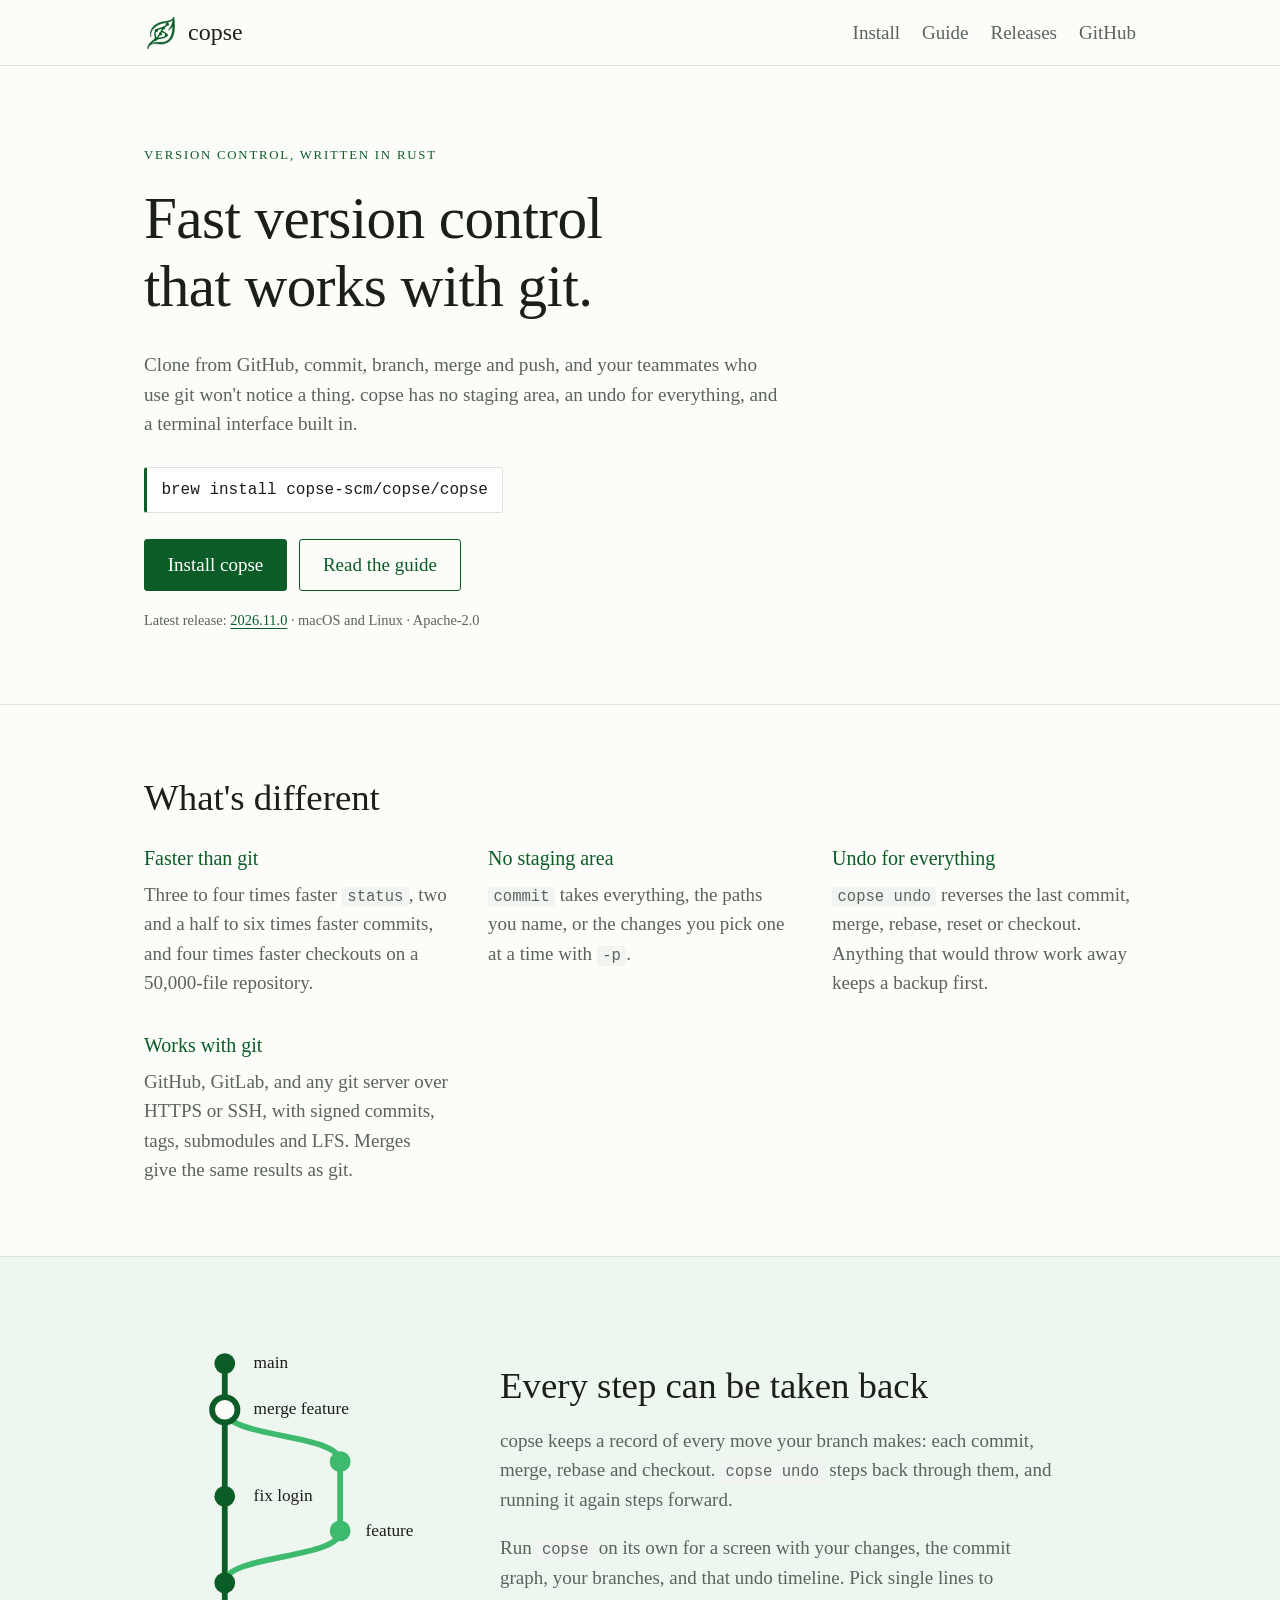
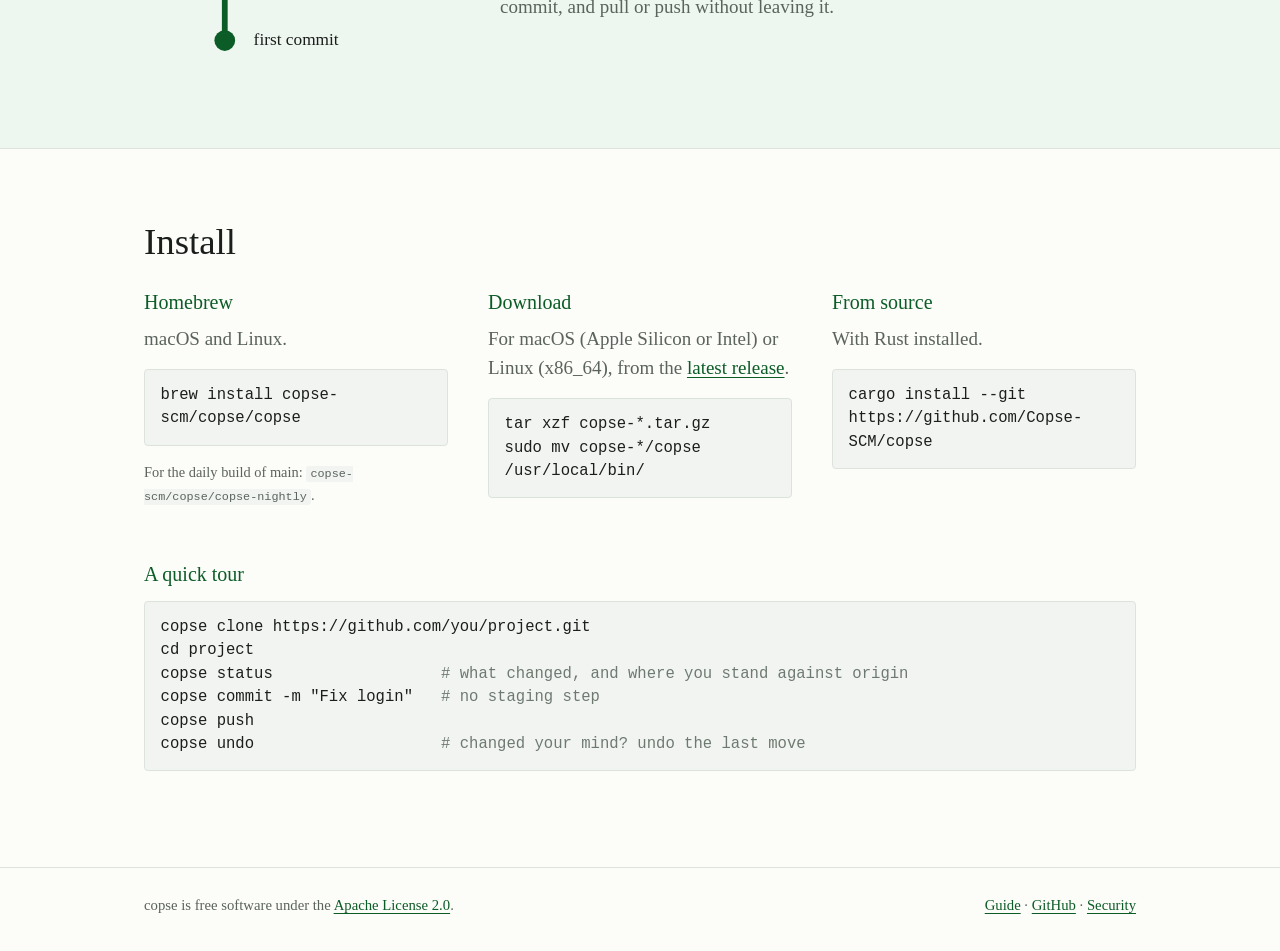
==== index.html @ 27349a6f "Homepage: hero with install, what's different, an illustrated history section, install options, quic" ====
<!doctype html>
<html lang="en">
<head>
  <meta charset="utf-8">
  <meta name="viewport" content="width=device-width, initial-scale=1">
  <title>copse: fast version control that works with git</title>
  <meta name="description" content="copse is a fast version control system that works with GitHub, GitLab and any git server, with undo for everything and a built-in terminal interface.">
  <link rel="icon" href="images/favicon.svg" type="image/svg+xml">
  <link rel="stylesheet" href="style.css">
</head>
<body>

<header class="top">
  <div class="wrap top-row">
    <a class="brand" href="./">
      <img src="images/logo.svg" alt="" width="34" height="34">
      <span>copse</span>
    </a>
    <nav>
      <a href="#install">Install</a>
      <a href="https://github.com/Copse-SCM/copse/blob/main/docs/guide.md">Guide</a>
      <a href="https://github.com/Copse-SCM/copse/releases/latest">Releases</a>
      <a href="https://github.com/Copse-SCM/copse">GitHub</a>
    </nav>
  </div>
</header>

<main>

  <section class="hero">
    <div class="wrap">
      <p class="kicker">Version control, written in Rust</p>
      <h1>Fast version control<br>that works with git.</h1>
      <p class="lede">
        Clone from GitHub, commit, branch, merge and push, and your teammates who use git
        won't notice a thing. copse has no staging area, an undo for everything, and a
        terminal interface built in.
      </p>
      <div class="install-line">
        <code>brew install copse-scm/copse/copse</code>
      </div>
      <p class="actions">
        <a class="button" href="#install">Install copse</a>
        <a class="button quiet" href="https://github.com/Copse-SCM/copse/blob/main/docs/guide.md">Read the guide</a>
      </p>
      <p class="fine">Latest release: <a href="https://github.com/Copse-SCM/copse/releases/latest">2026.11.0</a> · macOS and Linux · Apache-2.0</p>
    </div>
  </section>

  <section class="features">
    <div class="wrap">
      <h2>What's different</h2>
      <div class="grid">
        <article>
          <h3>Faster than git</h3>
          <p>Three to four times faster <code>status</code>, two and a half to six times faster commits, and four times faster checkouts on a 50,000-file repository.</p>
        </article>
        <article>
          <h3>No staging area</h3>
          <p><code>commit</code> takes everything, the paths you name, or the changes you pick one at a time with <code>-p</code>.</p>
        </article>
        <article>
          <h3>Undo for everything</h3>
          <p><code>copse undo</code> reverses the last commit, merge, rebase, reset or checkout. Anything that would throw work away keeps a backup first.</p>
        </article>
        <article>
          <h3>Works with git</h3>
          <p>GitHub, GitLab, and any git server over HTTPS or SSH, with signed commits, tags, submodules and LFS. Merges give the same results as git.</p>
        </article>
      </div>
    </div>
  </section>

  <section class="history">
    <div class="wrap history-row">
      <figure class="graph" aria-label="A commit graph: a main line with a feature branch that is merged back in">
        <svg viewBox="0 0 260 300" role="img">
          <title>A commit graph</title>
          <path class="line main" d="M 70 270 L 70 30" />
          <path class="line branch" d="M 70 220 C 70 195, 170 200, 170 175 L 170 115 C 170 90, 70 95, 70 70" />
          <circle class="dot" cx="70" cy="270" r="9" />
          <circle class="dot" cx="70" cy="220" r="9" />
          <circle class="dot soft" cx="170" cy="175" r="9" />
          <circle class="dot soft" cx="170" cy="115" r="9" />
          <circle class="dot" cx="70" cy="145" r="9" />
          <circle class="dot ring" cx="70" cy="70" r="11" />
          <circle class="dot" cx="70" cy="30" r="9" />
          <text x="95" y="274">first commit</text>
          <text x="95" y="149">fix login</text>
          <text x="192" y="179">feature</text>
          <text x="95" y="74">merge feature</text>
          <text x="95" y="34">main</text>
        </svg>
      </figure>
      <div class="history-text">
        <h2>Every step can be taken back</h2>
        <p>
          copse keeps a record of every move your branch makes: each commit, merge,
          rebase and checkout. <code>copse undo</code> steps back through them, and running
          it again steps forward.
        </p>
        <p>
          Run <code>copse</code> on its own for a screen with your changes, the commit graph,
          your branches, and that undo timeline. Pick single lines to commit, and pull or push
          without leaving it.
        </p>
      </div>
    </div>
  </section>

  <section class="install" id="install">
    <div class="wrap">
      <h2>Install</h2>
      <div class="install-grid">
        <div>
          <h3>Homebrew</h3>
          <p>macOS and Linux.</p>
          <pre><code>brew install copse-scm/copse/copse</code></pre>
          <p class="note">For the daily build of main: <code>copse-scm/copse/copse-nightly</code>.</p>
        </div>
        <div>
          <h3>Download</h3>
          <p>For macOS (Apple Silicon or Intel) or Linux (x86_64), from the <a href="https://github.com/Copse-SCM/copse/releases/latest">latest release</a>.</p>
          <pre><code>tar xzf copse-*.tar.gz
sudo mv copse-*/copse /usr/local/bin/</code></pre>
        </div>
        <div>
          <h3>From source</h3>
          <p>With Rust installed.</p>
          <pre><code>cargo install --git https://github.com/Copse-SCM/copse</code></pre>
        </div>
      </div>
      <h3 class="tour-title">A quick tour</h3>
      <pre class="tour"><code>copse clone https://github.com/you/project.git
cd project
copse status                  <span class="c"># what changed, and where you stand against origin</span>
copse commit -m "Fix login"   <span class="c"># no staging step</span>
copse push
copse undo                    <span class="c"># changed your mind? undo the last move</span></code></pre>
    </div>
  </section>

</main>

<footer>
  <div class="wrap foot-row">
    <p>copse is free software under the <a href="https://github.com/Copse-SCM/copse/blob/main/LICENSE">Apache License 2.0</a>.</p>
    <p><a href="https://github.com/Copse-SCM/copse/blob/main/docs/guide.md">Guide</a> · <a href="https://github.com/Copse-SCM/copse">GitHub</a> · <a href="https://github.com/Copse-SCM/copse/blob/main/SECURITY.md">Security</a></p>
  </div>
</footer>

</body>
</html>
---- style.css ----
/* copse: a light, serif design in the logo's greens. */
:root {
  --green: #0C5C27;
  --green-light: #3DBA6E;
  --green-wash: #EEF6F0;
  --ink: #1B1F1C;
  --muted: #5B635D;
  --rule: #DCE3DD;
  --paper: #FCFCF9;
  --code-bg: #F2F4F1;
  --serif: "Times New Roman", Times, "Liberation Serif", serif;
  --mono: ui-monospace, "SF Mono", Menlo, Consolas, monospace;
}

* { box-sizing: border-box; }

html { -webkit-text-size-adjust: 100%; }

body {
  margin: 0;
  background: var(--paper);
  color: var(--ink);
  font-family: var(--serif);
  font-size: 19px;
  line-height: 1.55;
}

a { color: var(--green); text-underline-offset: 3px; }
a:hover { color: var(--green-light); }

code, pre { font-family: var(--mono); font-size: 0.82em; }
code { background: var(--code-bg); padding: 0.08em 0.35em; border-radius: 3px; }
pre {
  background: var(--code-bg);
  border: 1px solid var(--rule);
  border-radius: 4px;
  padding: 0.9em 1em;
  overflow-x: auto;
  line-height: 1.5;
}
pre code { background: none; padding: 0; font-size: 1em; }

.wrap { max-width: 1040px; margin: 0 auto; padding: 0 24px; }

h1, h2, h3 { font-weight: normal; line-height: 1.15; margin: 0 0 0.5em; }
h1 { font-size: clamp(2.3rem, 5.4vw, 3.7rem); letter-spacing: -0.01em; }
h2 { font-size: clamp(1.7rem, 3.2vw, 2.3rem); }
h3 { font-size: 1.25rem; color: var(--green); }

/* Header */
.top { border-bottom: 1px solid var(--rule); background: var(--paper); }
.top-row { display: flex; align-items: center; justify-content: space-between; gap: 16px; padding-top: 14px; padding-bottom: 14px; flex-wrap: wrap; }
.brand { display: flex; align-items: center; gap: 10px; text-decoration: none; color: var(--ink); font-size: 1.5rem; }
.brand:hover { color: var(--ink); }
nav { display: flex; gap: 22px; flex-wrap: wrap; }
nav a { text-decoration: none; color: var(--muted); }
nav a:hover { color: var(--green); }

/* Hero */
.hero { padding: 80px 0 72px; border-bottom: 1px solid var(--rule); }
.kicker { text-transform: uppercase; letter-spacing: 0.14em; font-size: 0.8rem; color: var(--green); margin: 0 0 18px; }
.lede { max-width: 640px; font-size: 1.2rem; color: var(--muted); margin: 0 0 28px; }
.install-line code {
  display: inline-block;
  font-size: 1rem;
  padding: 0.6em 0.9em;
  border: 1px solid var(--rule);
  border-left: 3px solid var(--green);
  background: #fff;
}
.actions { display: flex; gap: 12px; flex-wrap: wrap; margin: 26px 0 18px; }
.button {
  display: inline-block;
  padding: 0.55em 1.2em;
  border-radius: 3px;
  background: var(--green);
  color: #fff;
  text-decoration: none;
  border: 1px solid var(--green);
}
.button:hover { background: #0a4a20; color: #fff; }
.button.quiet { background: transparent; color: var(--green); }
.button.quiet:hover { background: var(--green-wash); color: var(--green); }
.fine { font-size: 0.9rem; color: var(--muted); margin: 0; }

/* Features */
.features { padding: 72px 0; border-bottom: 1px solid var(--rule); }
.grid { display: grid; grid-template-columns: repeat(auto-fit, minmax(220px, 1fr)); gap: 36px 40px; margin-top: 28px; }
.grid p { margin: 0; color: var(--muted); }

/* The illustrated history section (the only place a graph appears) */
.history { padding: 72px 0; background: var(--green-wash); border-bottom: 1px solid var(--rule); }
.history-row { display: grid; grid-template-columns: minmax(220px, 300px) 1fr; gap: 56px; align-items: center; }
.graph { margin: 0; }
.graph svg { width: 100%; height: auto; display: block; }
.graph .line { fill: none; stroke-width: 5; stroke-linecap: round; }
.graph .main { stroke: var(--green); }
.graph .branch { stroke: var(--green-light); }
.graph .dot { fill: var(--green); }
.graph .dot.soft { fill: var(--green-light); }
.graph .dot.ring { fill: var(--paper); stroke: var(--green); stroke-width: 5; }
.graph text { font-family: var(--serif); font-size: 15px; fill: var(--ink); }
.history-text p { color: var(--muted); max-width: 560px; }

/* Install */
.install { padding: 72px 0 80px; }
.install-grid { display: grid; grid-template-columns: repeat(auto-fit, minmax(260px, 1fr)); gap: 32px 40px; margin-top: 28px; }
.install-grid p { color: var(--muted); margin: 0 0 0.6em; }
.install-grid .note { font-size: 0.9rem; }
.install-grid pre { white-space: pre-wrap; overflow-wrap: anywhere; }
.tour-title { margin-top: 48px; }
.tour .c { color: #6E7A71; }

/* Footer */
footer { border-top: 1px solid var(--rule); color: var(--muted); font-size: 0.92rem; }
.foot-row { display: flex; justify-content: space-between; gap: 16px; flex-wrap: wrap; padding-top: 26px; padding-bottom: 34px; }
.foot-row p { margin: 0; }

@media (max-width: 720px) {
  body { font-size: 18px; }
  .hero { padding: 56px 0 52px; }
  .history-row { grid-template-columns: 1fr; gap: 28px; }
  .graph { max-width: 240px; }
  .install-line code { font-size: 0.85rem; }
}
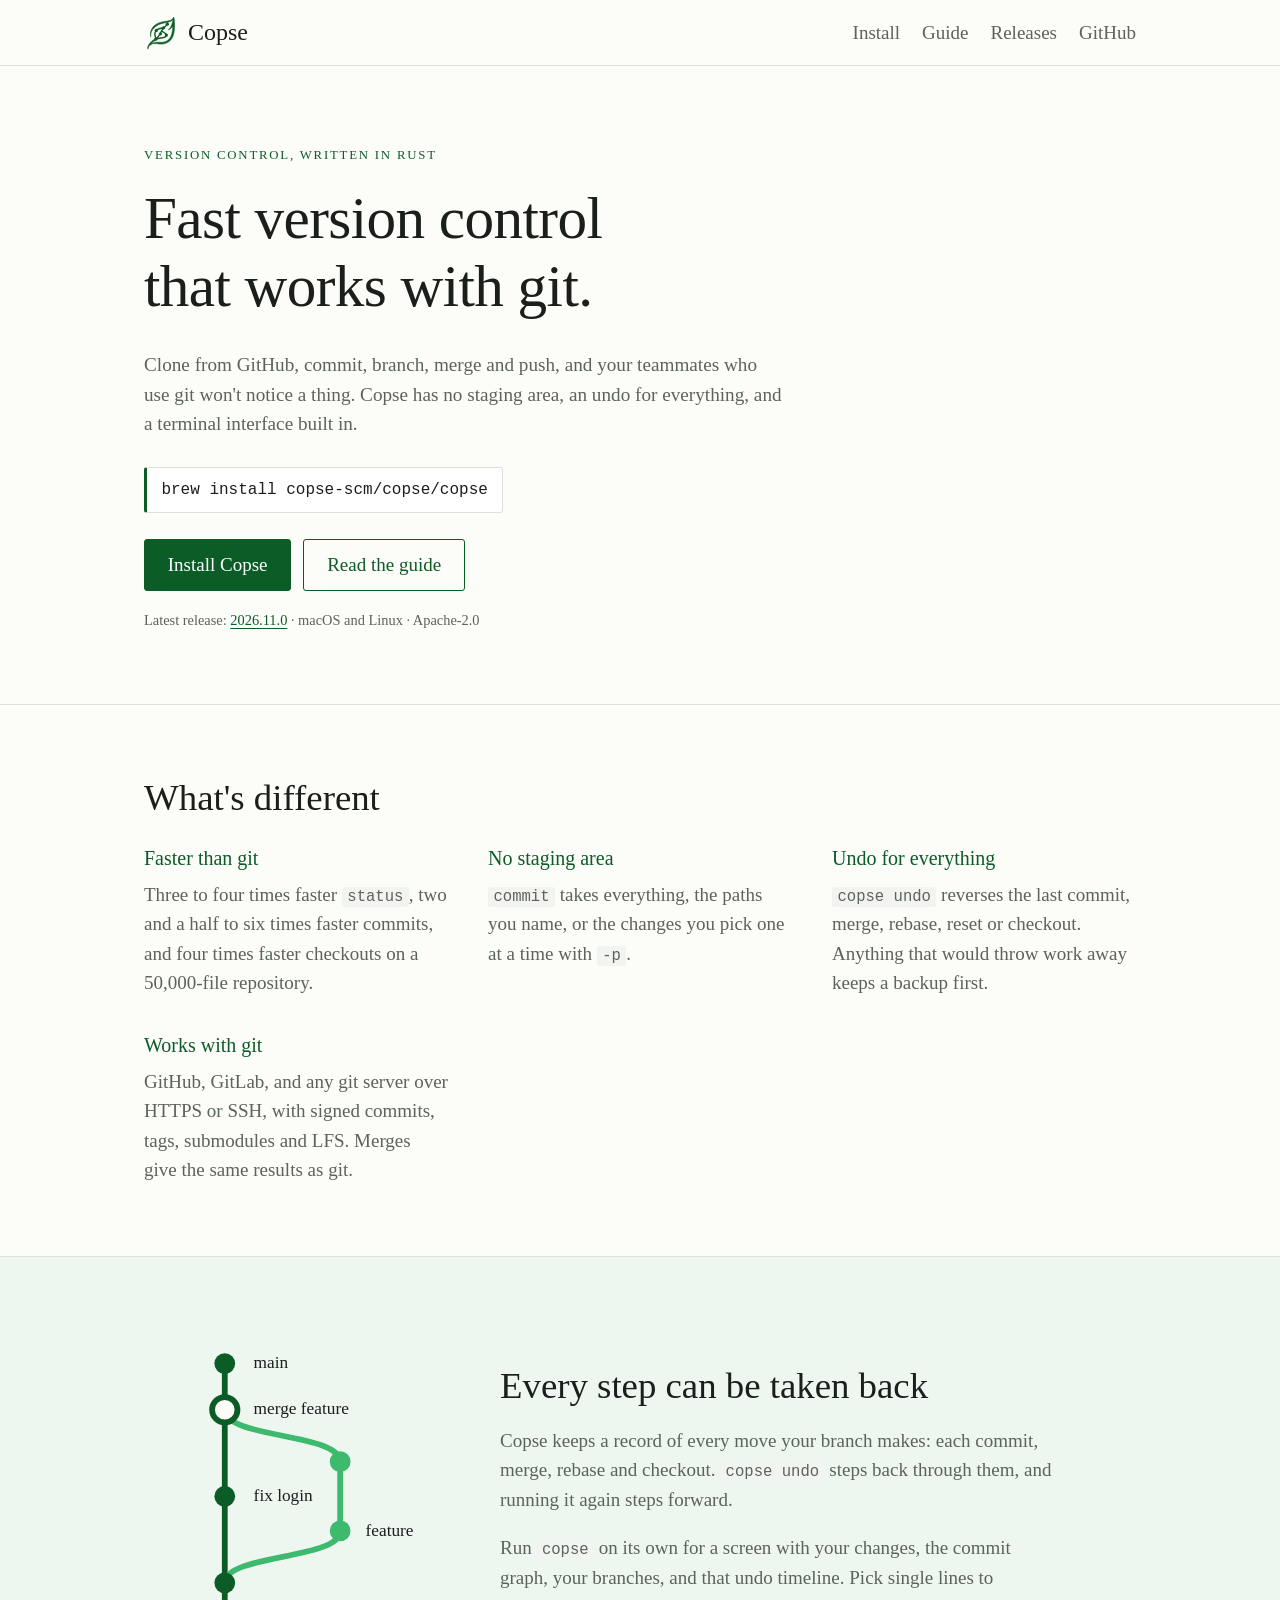
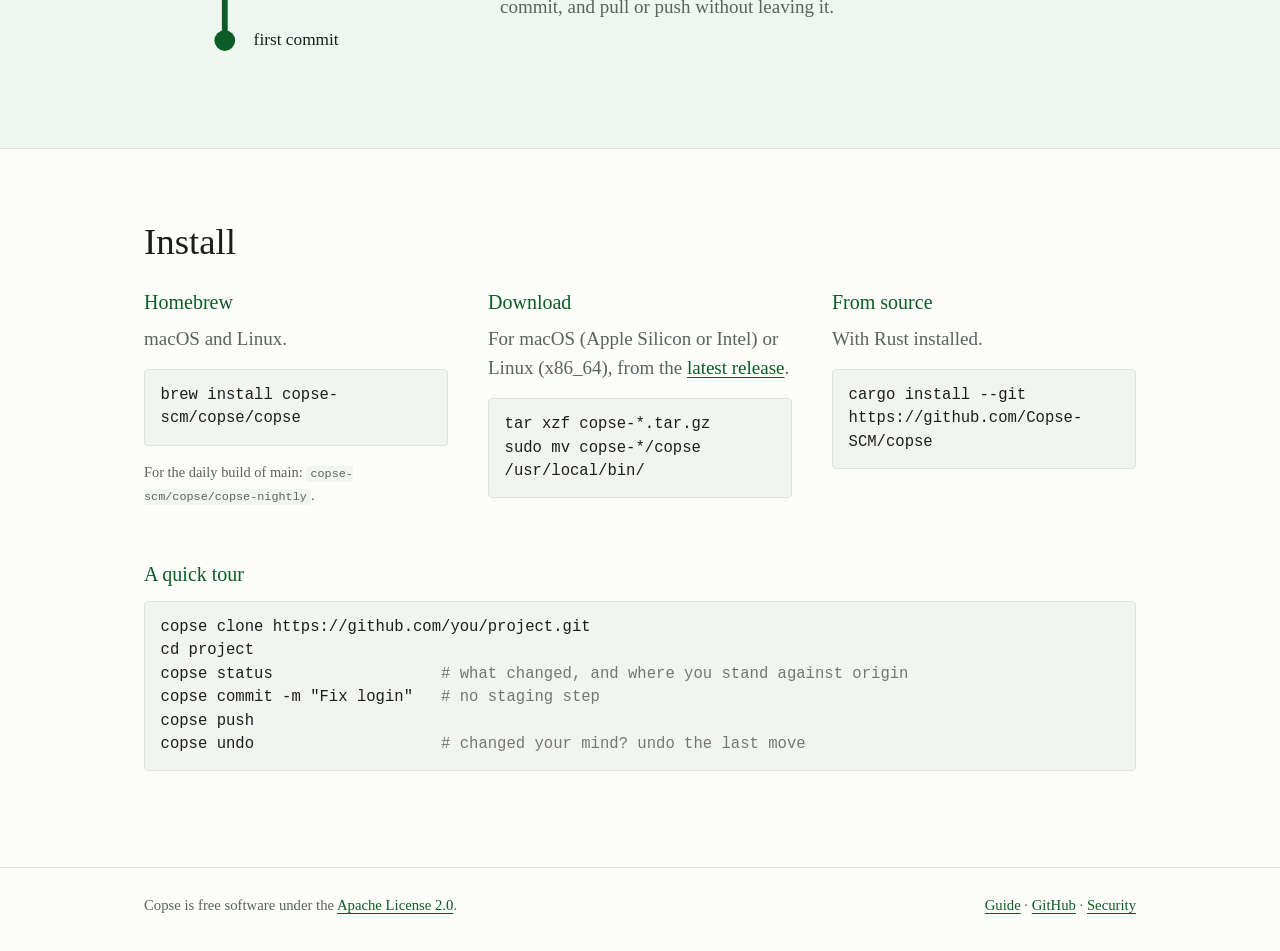
==== commit f348d5ad: "Copse is the name; copse stays for the command" ====
--- a/index.html
+++ b/index.html
@@ -3,8 +3,8 @@
 <head>
   <meta charset="utf-8">
   <meta name="viewport" content="width=device-width, initial-scale=1">
-  <title>copse: fast version control that works with git</title>
-  <meta name="description" content="copse is a fast version control system that works with GitHub, GitLab and any git server, with undo for everything and a built-in terminal interface.">
+  <title>Copse: fast version control that works with git</title>
+  <meta name="description" content="Copse is a fast version control system that works with GitHub, GitLab and any git server, with undo for everything and a built-in terminal interface.">
   <link rel="icon" href="images/favicon.svg" type="image/svg+xml">
   <link rel="stylesheet" href="style.css">
 </head>
@@ -14,7 +14,7 @@
   <div class="wrap top-row">
     <a class="brand" href="./">
       <img src="images/logo.svg" alt="" width="34" height="34">
-      <span>copse</span>
+      <span>Copse</span>
     </a>
     <nav>
       <a href="#install">Install</a>
@@ -33,14 +33,14 @@
       <h1>Fast version control<br>that works with git.</h1>
       <p class="lede">
         Clone from GitHub, commit, branch, merge and push, and your teammates who use git
-        won't notice a thing. copse has no staging area, an undo for everything, and a
+        won't notice a thing. Copse has no staging area, an undo for everything, and a
         terminal interface built in.
       </p>
       <div class="install-line">
         <code>brew install copse-scm/copse/copse</code>
       </div>
       <p class="actions">
-        <a class="button" href="#install">Install copse</a>
+        <a class="button" href="#install">Install Copse</a>
         <a class="button quiet" href="https://github.com/Copse-SCM/copse/blob/main/docs/guide.md">Read the guide</a>
       </p>
       <p class="fine">Latest release: <a href="https://github.com/Copse-SCM/copse/releases/latest">2026.11.0</a> · macOS and Linux · Apache-2.0</p>
@@ -95,7 +95,7 @@
       <div class="history-text">
         <h2>Every step can be taken back</h2>
         <p>
-          copse keeps a record of every move your branch makes: each commit, merge,
+          Copse keeps a record of every move your branch makes: each commit, merge,
           rebase and checkout. <code>copse undo</code> steps back through them, and running
           it again steps forward.
         </p>
@@ -144,7 +144,7 @@
 
 <footer>
   <div class="wrap foot-row">
-    <p>copse is free software under the <a href="https://github.com/Copse-SCM/copse/blob/main/LICENSE">Apache License 2.0</a>.</p>
+    <p>Copse is free software under the <a href="https://github.com/Copse-SCM/copse/blob/main/LICENSE">Apache License 2.0</a>.</p>
     <p><a href="https://github.com/Copse-SCM/copse/blob/main/docs/guide.md">Guide</a> · <a href="https://github.com/Copse-SCM/copse">GitHub</a> · <a href="https://github.com/Copse-SCM/copse/blob/main/SECURITY.md">Security</a></p>
   </div>
 </footer>
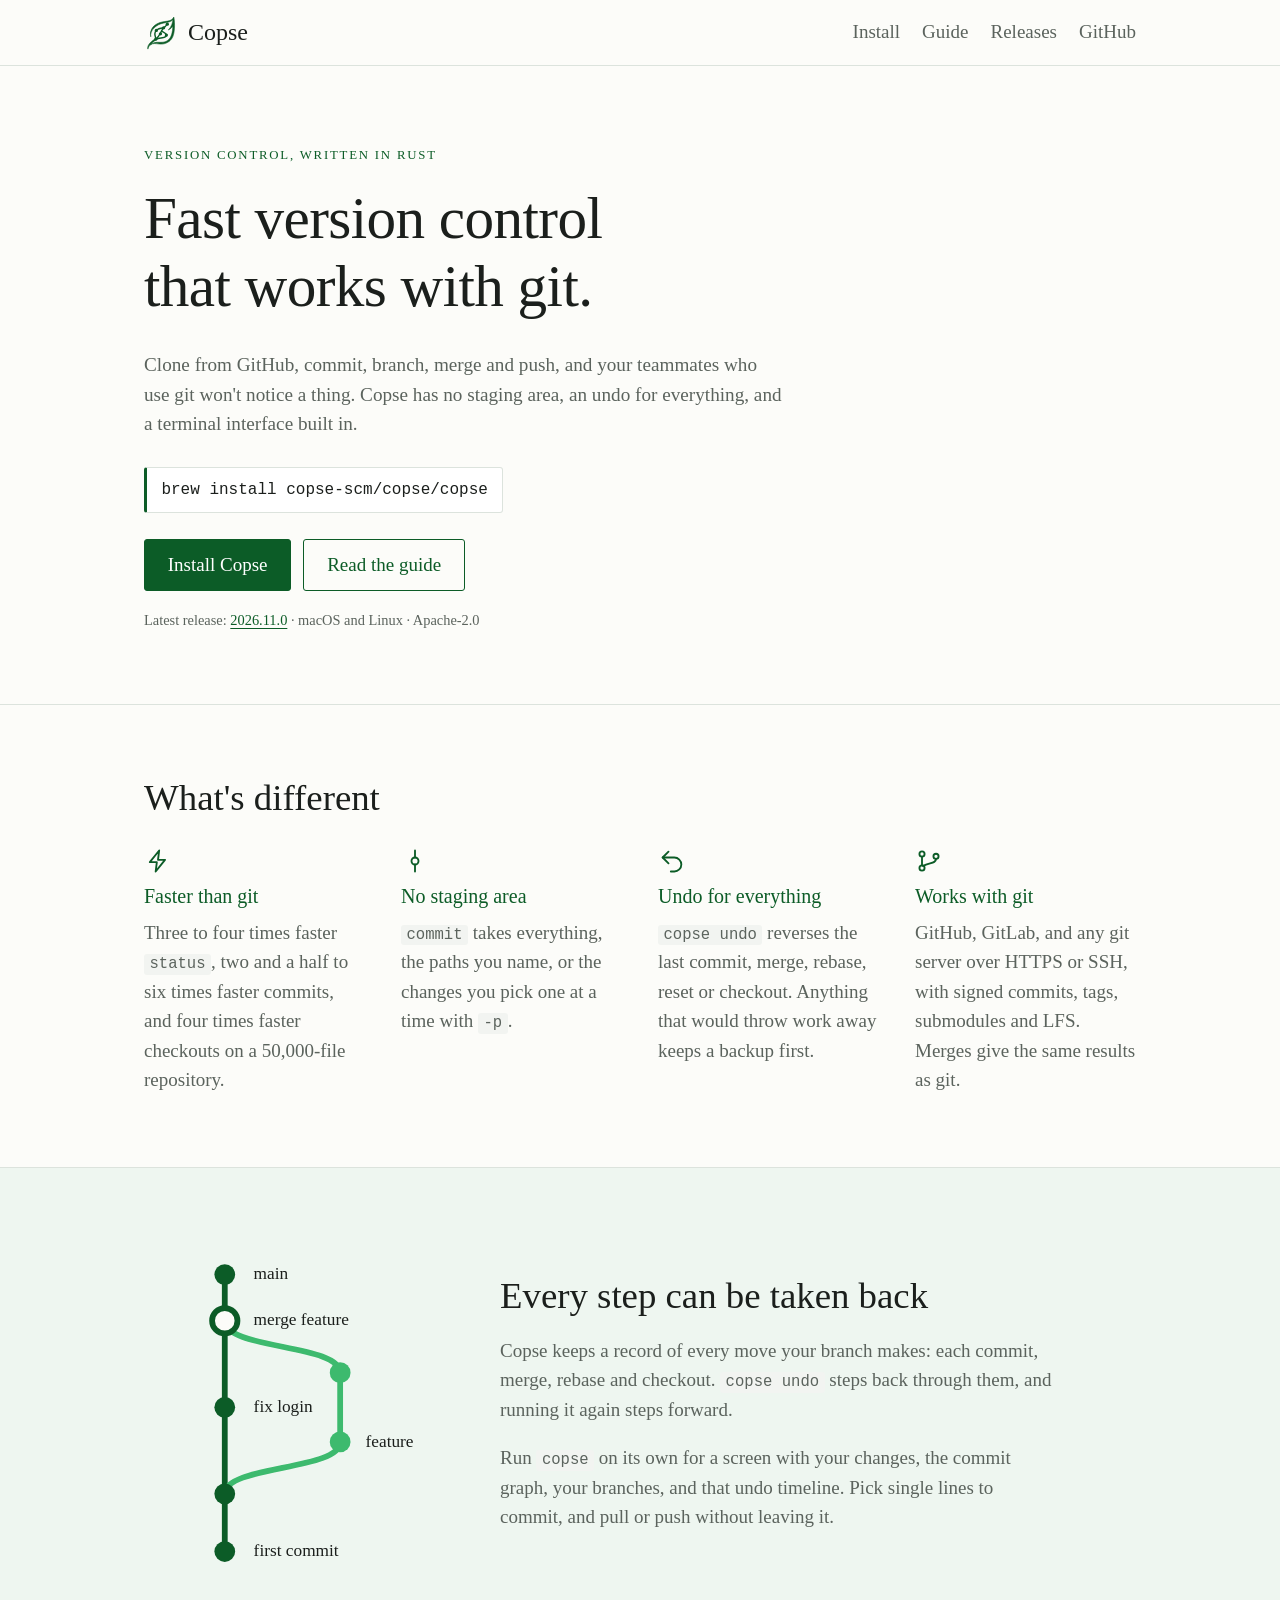
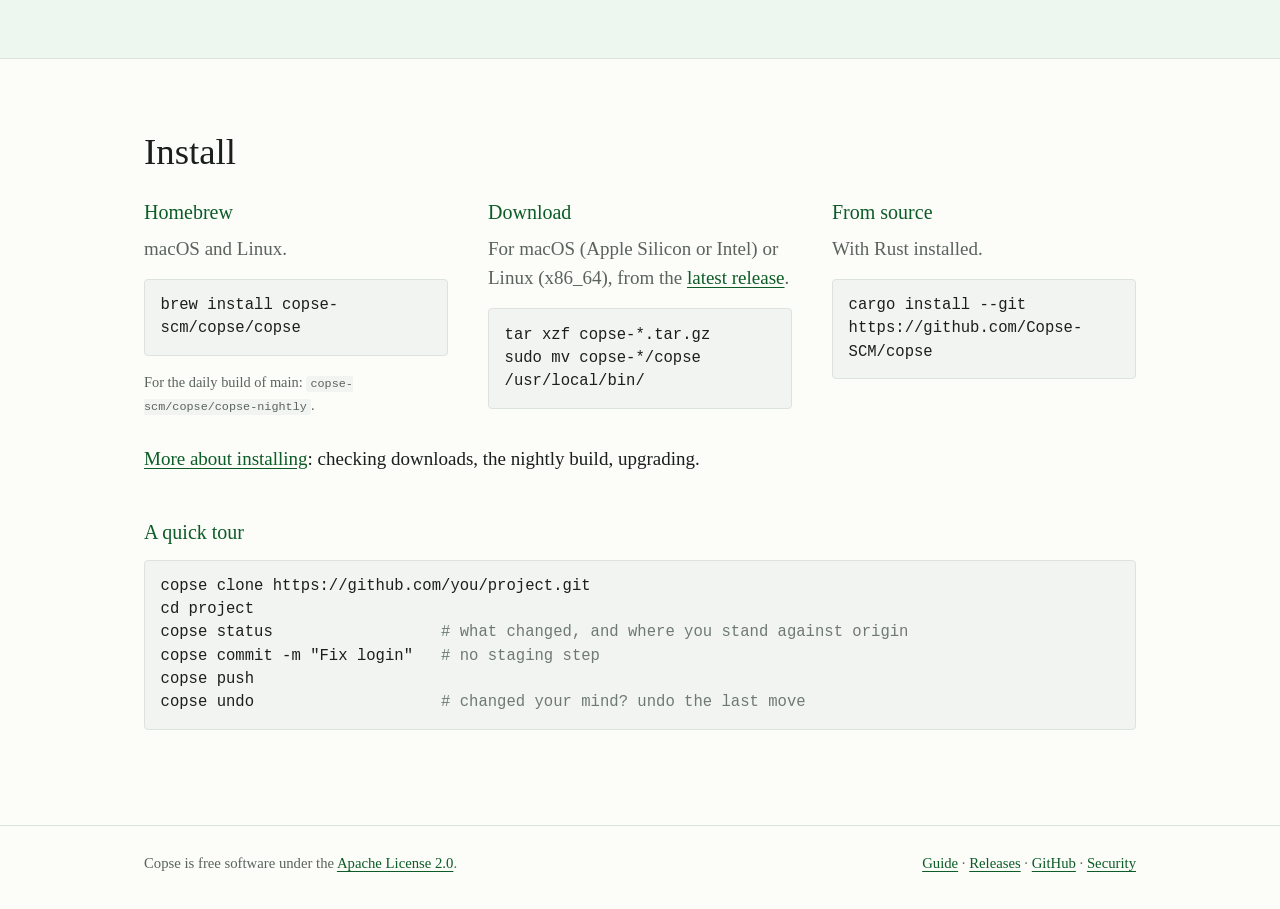
==== commit 491695b0: "Install, Guide and Releases pages; small hover animations and icons; always open at the top; copy bu" ====
--- a/index.html
+++ b/index.html
@@ -17,9 +17,9 @@
       <span>Copse</span>
     </a>
     <nav>
-      <a href="#install">Install</a>
-      <a href="https://github.com/Copse-SCM/copse/blob/main/docs/guide.md">Guide</a>
-      <a href="https://github.com/Copse-SCM/copse/releases/latest">Releases</a>
+      <a href="install.html">Install</a>
+      <a href="guide.html">Guide</a>
+      <a href="releases.html">Releases</a>
       <a href="https://github.com/Copse-SCM/copse">GitHub</a>
     </nav>
   </div>
@@ -40,10 +40,10 @@
         <code>brew install copse-scm/copse/copse</code>
       </div>
       <p class="actions">
-        <a class="button" href="#install">Install Copse</a>
-        <a class="button quiet" href="https://github.com/Copse-SCM/copse/blob/main/docs/guide.md">Read the guide</a>
+        <a class="button" href="install.html">Install Copse</a>
+        <a class="button quiet" href="guide.html">Read the guide</a>
       </p>
-      <p class="fine">Latest release: <a href="https://github.com/Copse-SCM/copse/releases/latest">2026.11.0</a> · macOS and Linux · Apache-2.0</p>
+      <p class="fine">Latest release: <a href="releases.html">2026.11.0</a> · macOS and Linux · Apache-2.0</p>
     </div>
   </section>
 
@@ -52,18 +52,22 @@
       <h2>What's different</h2>
       <div class="grid">
         <article>
+          <svg class="icon" viewBox="0 0 24 24"><path d="M13 3L5 13h6l-1 8 8-10h-6z"/></svg>
           <h3>Faster than git</h3>
           <p>Three to four times faster <code>status</code>, two and a half to six times faster commits, and four times faster checkouts on a 50,000-file repository.</p>
         </article>
         <article>
+          <svg class="icon" viewBox="0 0 24 24"><circle cx="12" cy="12" r="3"/><path d="M12 3v6"/><path d="M12 15v6"/></svg>
           <h3>No staging area</h3>
           <p><code>commit</code> takes everything, the paths you name, or the changes you pick one at a time with <code>-p</code>.</p>
         </article>
         <article>
+          <svg class="icon" viewBox="0 0 24 24"><path d="M9 14L4 9l5-5"/><path d="M4 9h10a6 6 0 0 1 0 12h-3"/></svg>
           <h3>Undo for everything</h3>
           <p><code>copse undo</code> reverses the last commit, merge, rebase, reset or checkout. Anything that would throw work away keeps a backup first.</p>
         </article>
         <article>
+          <svg class="icon" viewBox="0 0 24 24"><circle cx="6" cy="6" r="2.2"/><circle cx="6" cy="18" r="2.2"/><circle cx="18" cy="8" r="2.2"/><path d="M6 8.2v7.6"/><path d="M18 10.2c0 4-6 3-11 6"/></svg>
           <h3>Works with git</h3>
           <p>GitHub, GitLab, and any git server over HTTPS or SSH, with signed commits, tags, submodules and LFS. Merges give the same results as git.</p>
         </article>
@@ -115,23 +119,24 @@
         <div>
           <h3>Homebrew</h3>
           <p>macOS and Linux.</p>
-          <pre><code>brew install copse-scm/copse/copse</code></pre>
+          <pre class="copyable"><code>brew install copse-scm/copse/copse</code></pre>
           <p class="note">For the daily build of main: <code>copse-scm/copse/copse-nightly</code>.</p>
         </div>
         <div>
           <h3>Download</h3>
-          <p>For macOS (Apple Silicon or Intel) or Linux (x86_64), from the <a href="https://github.com/Copse-SCM/copse/releases/latest">latest release</a>.</p>
-          <pre><code>tar xzf copse-*.tar.gz
+          <p>For macOS (Apple Silicon or Intel) or Linux (x86_64), from the <a href="releases.html">latest release</a>.</p>
+          <pre class="copyable"><code>tar xzf copse-*.tar.gz
 sudo mv copse-*/copse /usr/local/bin/</code></pre>
         </div>
         <div>
           <h3>From source</h3>
           <p>With Rust installed.</p>
-          <pre><code>cargo install --git https://github.com/Copse-SCM/copse</code></pre>
+          <pre class="copyable"><code>cargo install --git https://github.com/Copse-SCM/copse</code></pre>
         </div>
       </div>
+      <p class="note"><a href="install.html">More about installing</a>: checking downloads, the nightly build, upgrading.</p>
       <h3 class="tour-title">A quick tour</h3>
-      <pre class="tour"><code>copse clone https://github.com/you/project.git
+      <pre class="tour copyable"><code>copse clone https://github.com/you/project.git
 cd project
 copse status                  <span class="c"># what changed, and where you stand against origin</span>
 copse commit -m "Fix login"   <span class="c"># no staging step</span>
@@ -145,9 +150,9 @@
 <footer>
   <div class="wrap foot-row">
     <p>Copse is free software under the <a href="https://github.com/Copse-SCM/copse/blob/main/LICENSE">Apache License 2.0</a>.</p>
-    <p><a href="https://github.com/Copse-SCM/copse/blob/main/docs/guide.md">Guide</a> · <a href="https://github.com/Copse-SCM/copse">GitHub</a> · <a href="https://github.com/Copse-SCM/copse/blob/main/SECURITY.md">Security</a></p>
+    <p><a href="guide.html">Guide</a> · <a href="releases.html">Releases</a> · <a href="https://github.com/Copse-SCM/copse">GitHub</a> · <a href="https://github.com/Copse-SCM/copse/blob/main/SECURITY.md">Security</a></p>
   </div>
 </footer>
-
+<script src="site.js"></script>
 </body>
 </html>
--- a/style.css
+++ b/style.css
@@ -52,9 +52,9 @@
 .top-row { display: flex; align-items: center; justify-content: space-between; gap: 16px; padding-top: 14px; padding-bottom: 14px; flex-wrap: wrap; }
 .brand { display: flex; align-items: center; gap: 10px; text-decoration: none; color: var(--ink); font-size: 1.5rem; }
 .brand:hover { color: var(--ink); }
-nav { display: flex; gap: 22px; flex-wrap: wrap; }
-nav a { text-decoration: none; color: var(--muted); }
-nav a:hover { color: var(--green); }
+.top nav { display: flex; gap: 22px; flex-wrap: wrap; }
+.top nav a { text-decoration: none; color: var(--muted); }
+.top nav a:hover { color: var(--green); }
 
 /* Hero */
 .hero { padding: 80px 0 72px; border-bottom: 1px solid var(--rule); }
@@ -85,7 +85,7 @@
 
 /* Features */
 .features { padding: 72px 0; border-bottom: 1px solid var(--rule); }
-.grid { display: grid; grid-template-columns: repeat(auto-fit, minmax(220px, 1fr)); gap: 36px 40px; margin-top: 28px; }
+.grid { display: grid; grid-template-columns: repeat(auto-fit, minmax(200px, 1fr)); gap: 36px 36px; margin-top: 28px; }
 .grid p { margin: 0; color: var(--muted); }
 
 /* The illustrated history section (the only place a graph appears) */
@@ -123,3 +123,78 @@
   .graph { max-width: 240px; }
   .install-line code { font-size: 0.85rem; }
 }
+
+/* ---------------------------------------------------------------- motion */
+/* Small, quick, and off for people who ask for less motion. */
+a, .button, .card, .grid article, .icon { transition: color .18s ease, background-color .18s ease, border-color .18s ease, transform .18s ease, box-shadow .18s ease; }
+.button:hover { transform: translateY(-1px); box-shadow: 0 3px 10px rgba(12, 92, 39, .18); }
+.button:active { transform: translateY(0); box-shadow: none; }
+.top nav a { position: relative; padding-bottom: 2px; }
+.top nav a::after { content: ""; position: absolute; left: 0; right: 100%; bottom: -2px; height: 1px; background: var(--green); transition: right .2s ease; }
+.top nav a:hover::after, .top nav a[aria-current="page"]::after { right: 0; }
+.top nav a[aria-current="page"] { color: var(--green); }
+.grid article { padding: 18px; margin: -18px; border-radius: 6px; }
+.grid article:hover { background: #fff; box-shadow: 0 2px 14px rgba(27, 31, 28, .07); transform: translateY(-2px); }
+.grid article:hover .icon { color: var(--green-light); transform: rotate(-6deg); }
+.brand img { transition: transform .35s ease; }
+.brand:hover img { transform: rotate(-12deg); }
+.copyable { position: relative; }
+.copy { position: absolute; top: 8px; right: 8px; font: 13px var(--serif); color: var(--muted); background: #fff; border: 1px solid var(--rule); border-radius: 3px; padding: 2px 8px; cursor: pointer; opacity: 0; transition: opacity .15s ease, color .15s ease; }
+.copyable:hover .copy, .copy:focus { opacity: 1; }
+.copy:hover { color: var(--green); }
+@media (prefers-reduced-motion: reduce) {
+  *, *::after { transition: none !important; animation: none !important; }
+}
+
+/* ---------------------------------------------------------------- icons */
+.icon { width: 28px; height: 28px; color: var(--green); display: block; margin-bottom: 10px; }
+.icon.small { width: 20px; height: 20px; display: inline-block; vertical-align: -4px; margin: 0 6px 0 0; }
+.icon * { fill: none; stroke: currentColor; stroke-width: 1.6; stroke-linecap: round; stroke-linejoin: round; }
+
+/* ---------------------------------------------------------------- inner pages */
+.page-head { padding: 56px 0 36px; border-bottom: 1px solid var(--rule); }
+.page-head p { color: var(--muted); max-width: 640px; font-size: 1.12rem; margin: 0; }
+.page-body { padding: 48px 0 80px; }
+.page-body h2 { margin-top: 1.6em; }
+.page-body h2:first-child { margin-top: 0; }
+.page-body p, .page-body li { color: var(--ink); }
+.page-body .muted { color: var(--muted); }
+.cards { display: grid; grid-template-columns: repeat(auto-fit, minmax(260px, 1fr)); gap: 24px; margin: 24px 0 8px; }
+.card { border: 1px solid var(--rule); border-radius: 6px; padding: 22px; background: #fff; }
+.card:hover { border-color: var(--green-light); box-shadow: 0 2px 14px rgba(27, 31, 28, .07); transform: translateY(-2px); }
+.card h3 { display: flex; align-items: center; gap: 4px; }
+.card pre { white-space: pre-wrap; overflow-wrap: anywhere; margin-bottom: 0; }
+.note-box { border-left: 3px solid var(--green-light); background: var(--green-wash); padding: 14px 18px; border-radius: 0 4px 4px 0; margin: 20px 0; }
+.note-box p { margin: 0; }
+table { border-collapse: collapse; width: 100%; margin: 16px 0; font-size: .95rem; }
+th, td { text-align: left; padding: 9px 12px; border-bottom: 1px solid var(--rule); vertical-align: top; }
+th { font-weight: normal; color: var(--green); }
+td code { white-space: nowrap; }
+
+/* The guide: contents on the left, text on the right. */
+.guide-row { display: grid; grid-template-columns: 210px 1fr; gap: 56px; }
+.toc { position: sticky; top: 24px; align-self: start; font-size: .95rem; }
+.toc p { text-transform: uppercase; letter-spacing: .12em; font-size: .75rem; color: var(--muted); margin: 0 0 10px; }
+.toc a { display: block; padding: 4px 0 4px 12px; border-left: 2px solid var(--rule); color: var(--muted); text-decoration: none; }
+.toc a:hover { color: var(--green); border-left-color: var(--green-light); padding-left: 16px; }
+.guide h2 { scroll-margin-top: 20px; padding-top: 8px; }
+.guide section { margin-bottom: 40px; }
+
+/* Releases */
+.release { border: 1px solid var(--rule); border-radius: 6px; padding: 26px; background: #fff; margin-bottom: 24px; }
+.release header { display: flex; justify-content: space-between; align-items: baseline; gap: 12px; flex-wrap: wrap; margin-bottom: 8px; }
+.release h2 { margin: 0; }
+.tag { display: inline-block; font-size: .8rem; letter-spacing: .06em; text-transform: uppercase; color: var(--green); border: 1px solid var(--green-light); border-radius: 20px; padding: 1px 10px; }
+.tag.dev { color: var(--muted); border-color: var(--rule); }
+.downloads { list-style: none; padding: 0; margin: 14px 0 0; display: grid; gap: 8px; }
+.downloads a { display: flex; align-items: center; gap: 8px; text-decoration: none; padding: 8px 12px; border: 1px solid var(--rule); border-radius: 4px; }
+.downloads a:hover { border-color: var(--green-light); background: var(--green-wash); }
+.downloads .size { margin-left: auto; color: var(--muted); font-size: .85rem; }
+
+@media (max-width: 820px) {
+  .guide-row { grid-template-columns: 1fr; gap: 24px; }
+  .toc { position: static; display: flex; flex-wrap: wrap; gap: 4px 14px; }
+  .toc p { width: 100%; }
+  .toc a { border-left: 0; padding: 2px 0; }
+  .toc a:hover { padding-left: 0; }
+}
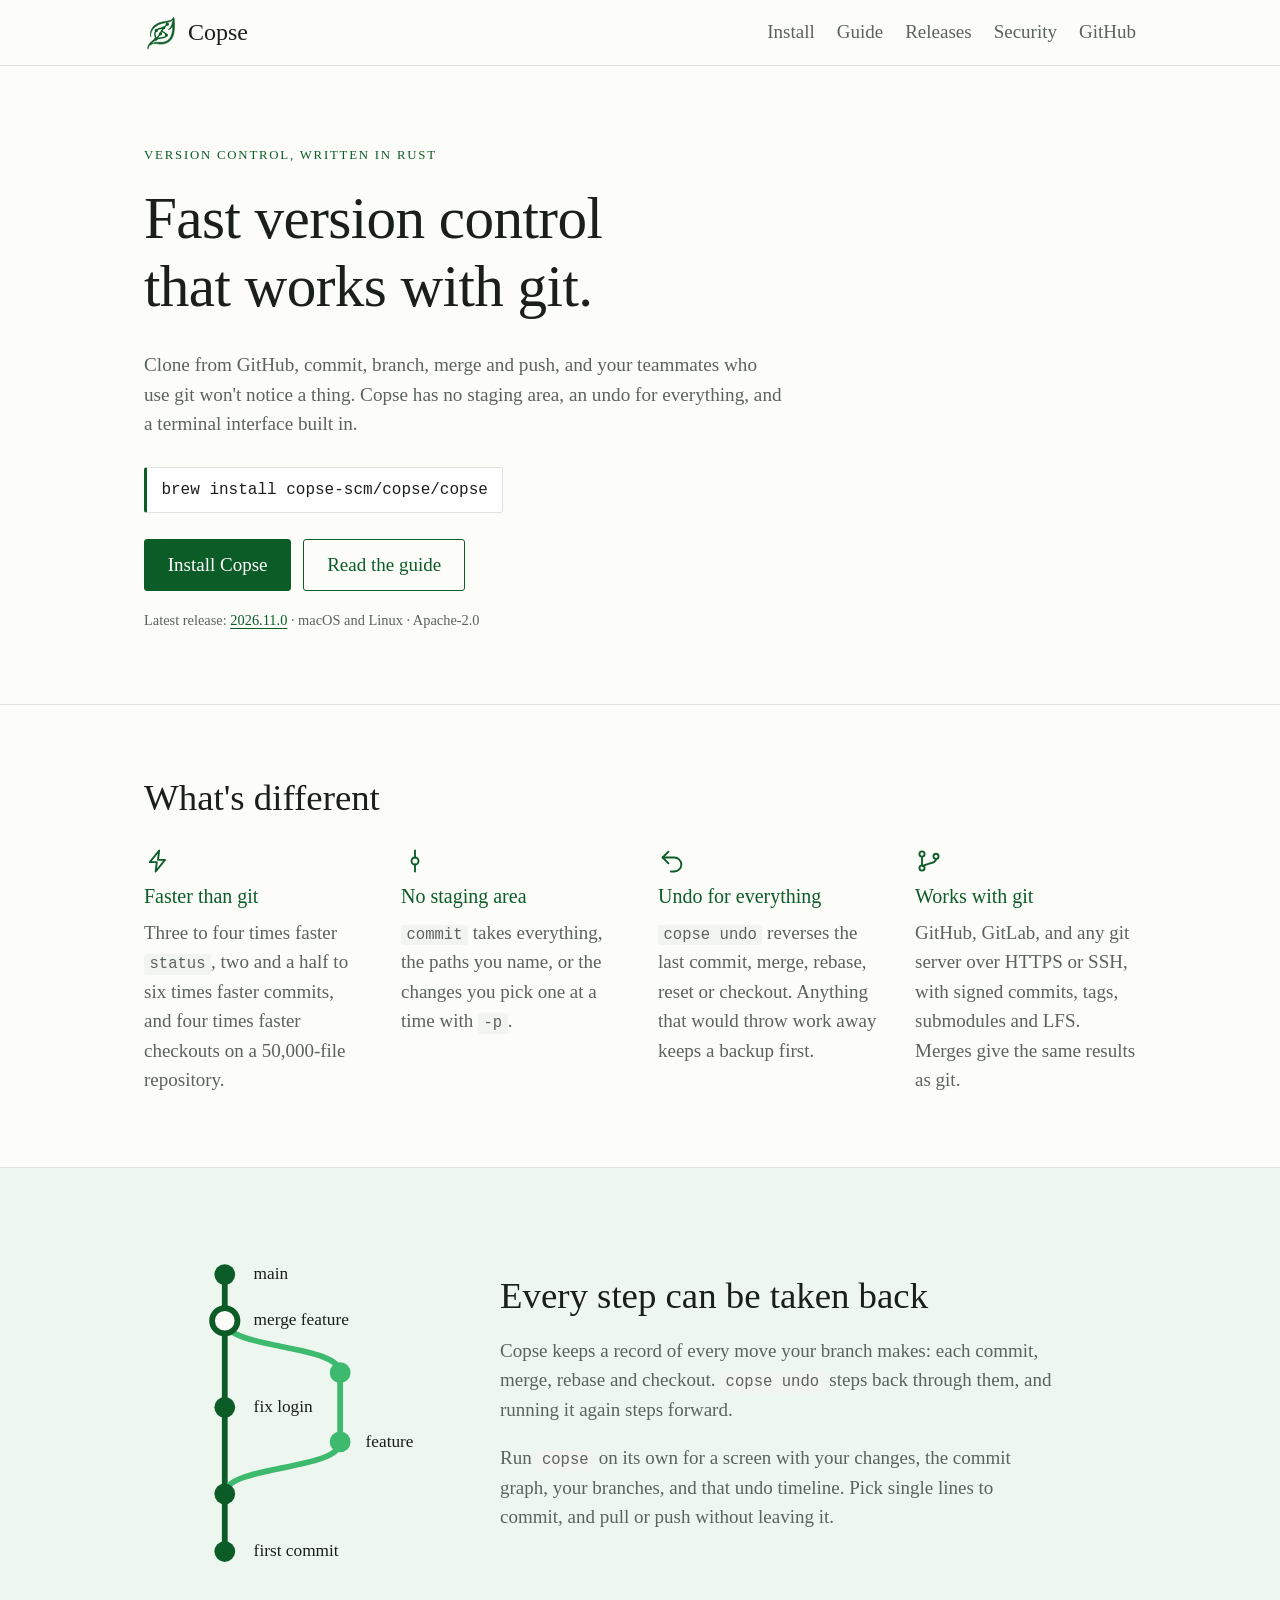
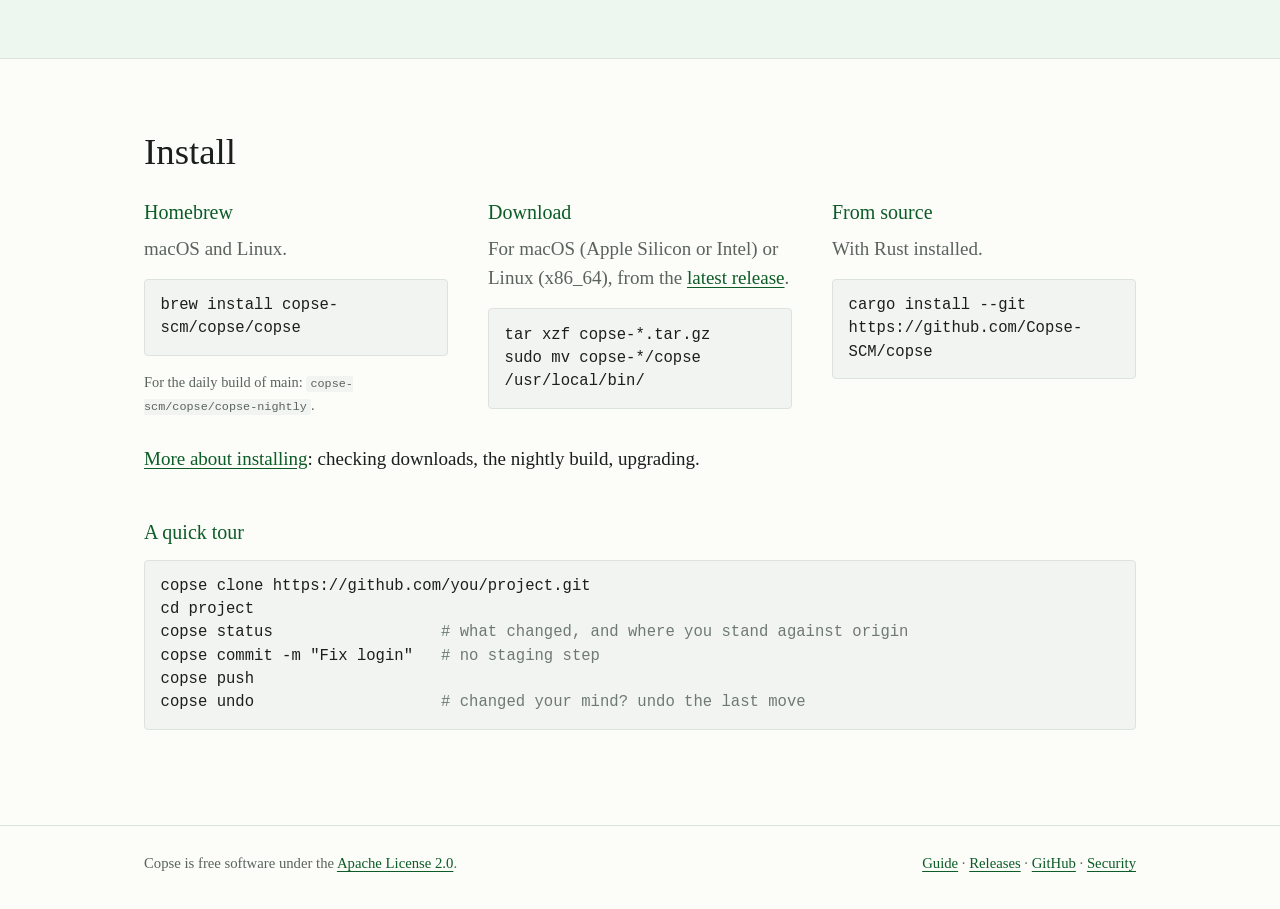
==== commit 33551068: "A security page: how Copse protects your work, checking downloads, signing, and reporting a problem" ====
--- a/index.html
+++ b/index.html
@@ -20,6 +20,7 @@
       <a href="install.html">Install</a>
       <a href="guide.html">Guide</a>
       <a href="releases.html">Releases</a>
+      <a href="security.html">Security</a>
       <a href="https://github.com/Copse-SCM/copse">GitHub</a>
     </nav>
   </div>
@@ -150,7 +151,7 @@
 <footer>
   <div class="wrap foot-row">
     <p>Copse is free software under the <a href="https://github.com/Copse-SCM/copse/blob/main/LICENSE">Apache License 2.0</a>.</p>
-    <p><a href="guide.html">Guide</a> · <a href="releases.html">Releases</a> · <a href="https://github.com/Copse-SCM/copse">GitHub</a> · <a href="https://github.com/Copse-SCM/copse/blob/main/SECURITY.md">Security</a></p>
+    <p><a href="guide.html">Guide</a> · <a href="releases.html">Releases</a> · <a href="https://github.com/Copse-SCM/copse">GitHub</a> · <a href="security.html">Security</a></p>
   </div>
 </footer>
 <script src="site.js"></script>
--- a/style.css
+++ b/style.css
@@ -198,3 +198,7 @@
   .toc a { border-left: 0; padding: 2px 0; }
   .toc a:hover { padding-left: 0; }
 }
+
+@media (max-width: 480px) {
+  .top nav { gap: 6px 16px; font-size: .95rem; }
+}
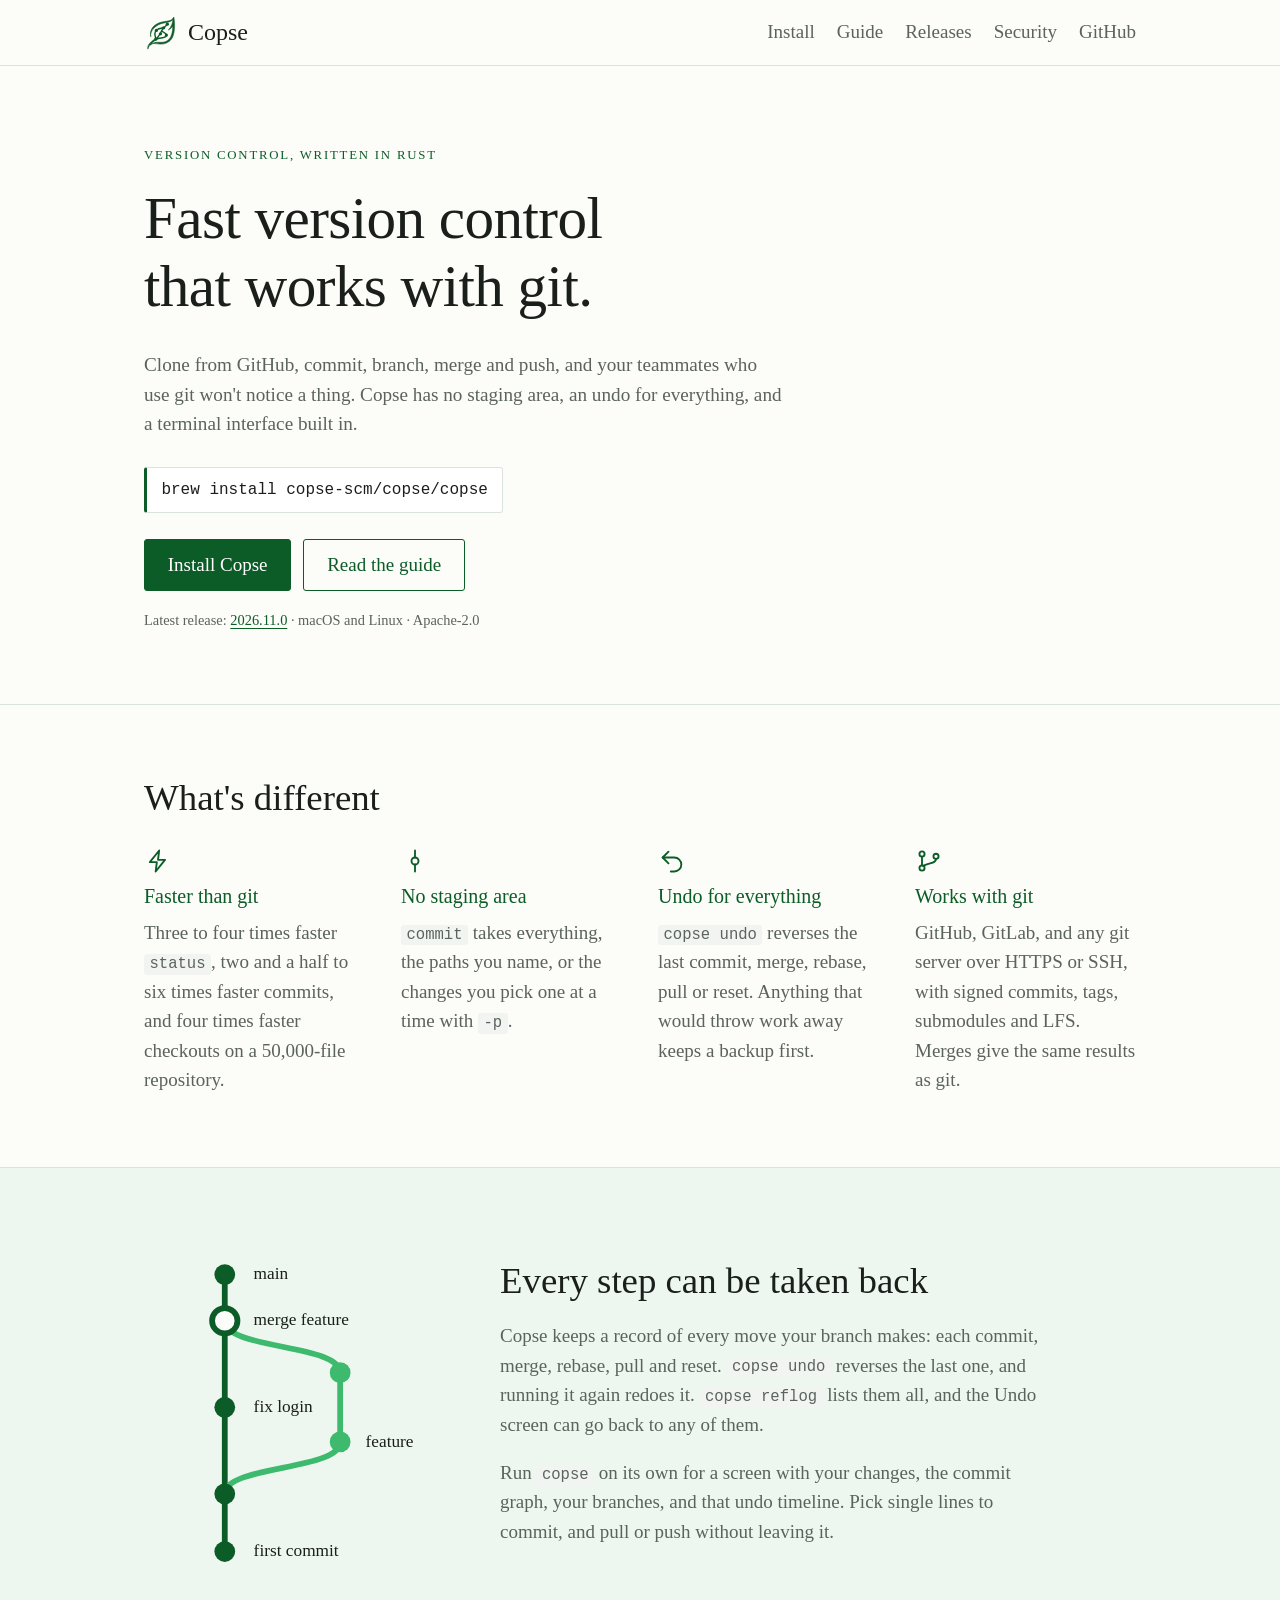
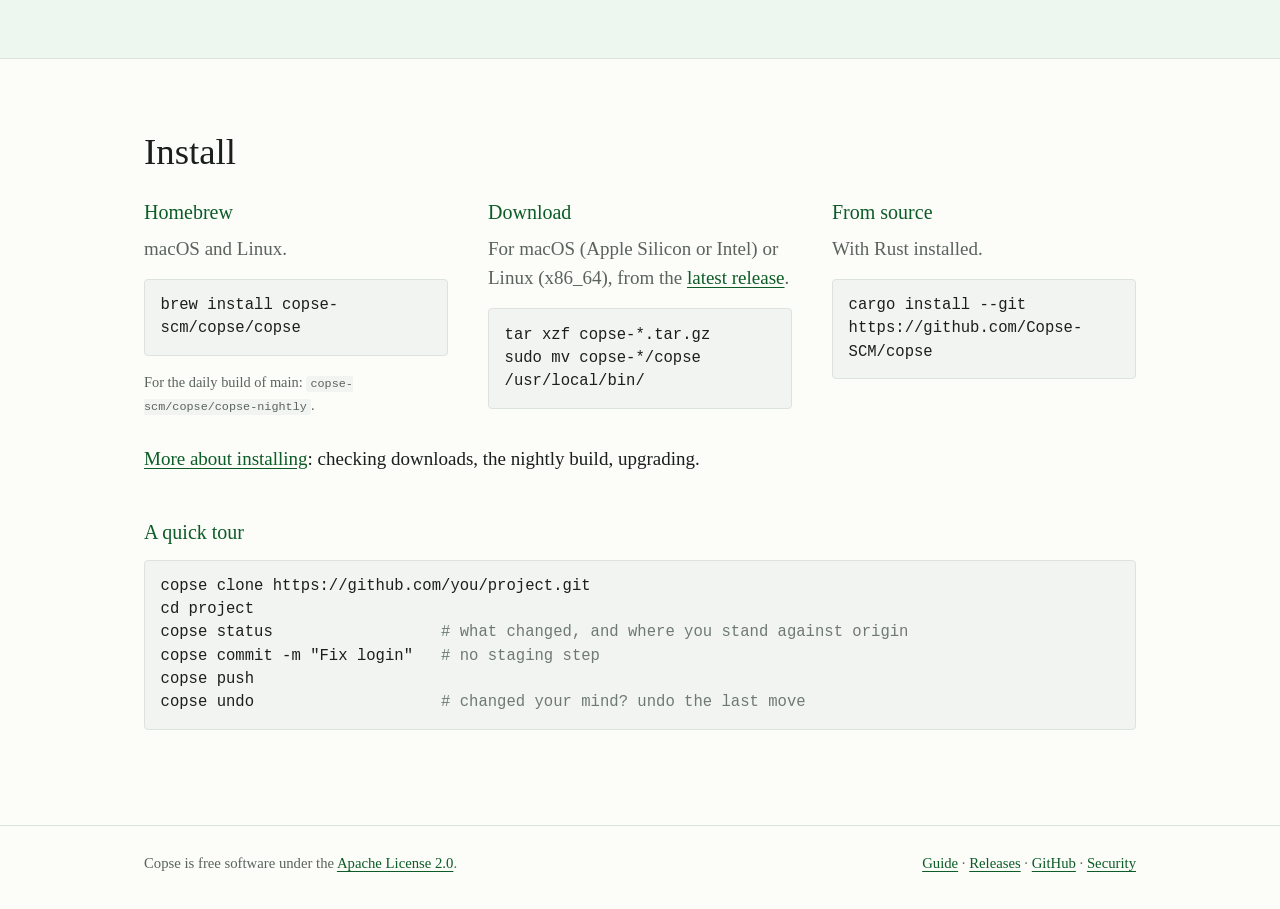
==== commit 81f41c16: "Fix wrong claims and phone layout - undo reverses the last commit, merge, rebase, pull or reset; it " ====
--- a/index.html
+++ b/index.html
@@ -65,7 +65,7 @@
         <article>
           <svg class="icon" viewBox="0 0 24 24"><path d="M9 14L4 9l5-5"/><path d="M4 9h10a6 6 0 0 1 0 12h-3"/></svg>
           <h3>Undo for everything</h3>
-          <p><code>copse undo</code> reverses the last commit, merge, rebase, reset or checkout. Anything that would throw work away keeps a backup first.</p>
+          <p><code>copse undo</code> reverses the last commit, merge, rebase, pull or reset. Anything that would throw work away keeps a backup first.</p>
         </article>
         <article>
           <svg class="icon" viewBox="0 0 24 24"><circle cx="6" cy="6" r="2.2"/><circle cx="6" cy="18" r="2.2"/><circle cx="18" cy="8" r="2.2"/><path d="M6 8.2v7.6"/><path d="M18 10.2c0 4-6 3-11 6"/></svg>
@@ -101,8 +101,9 @@
         <h2>Every step can be taken back</h2>
         <p>
           Copse keeps a record of every move your branch makes: each commit, merge,
-          rebase and checkout. <code>copse undo</code> steps back through them, and running
-          it again steps forward.
+          rebase, pull and reset. <code>copse undo</code> reverses the last one, and running
+          it again redoes it. <code>copse reflog</code> lists them all, and the Undo screen
+          can go back to any of them.
         </p>
         <p>
           Run <code>copse</code> on its own for a screen with your changes, the commit graph,
--- a/style.css
+++ b/style.css
@@ -170,9 +170,10 @@
 th, td { text-align: left; padding: 9px 12px; border-bottom: 1px solid var(--rule); vertical-align: top; }
 th { font-weight: normal; color: var(--green); }
 td code { white-space: nowrap; }
+.table-scroll { overflow-x: auto; }
 
 /* The guide: contents on the left, text on the right. */
-.guide-row { display: grid; grid-template-columns: 210px 1fr; gap: 56px; }
+.guide-row { display: grid; grid-template-columns: 210px minmax(0, 1fr); gap: 56px; }
 .toc { position: sticky; top: 24px; align-self: start; font-size: .95rem; }
 .toc p { text-transform: uppercase; letter-spacing: .12em; font-size: .75rem; color: var(--muted); margin: 0 0 10px; }
 .toc a { display: block; padding: 4px 0 4px 12px; border-left: 2px solid var(--rule); color: var(--muted); text-decoration: none; }
@@ -192,7 +193,7 @@
 .downloads .size { margin-left: auto; color: var(--muted); font-size: .85rem; }
 
 @media (max-width: 820px) {
-  .guide-row { grid-template-columns: 1fr; gap: 24px; }
+  .guide-row { grid-template-columns: minmax(0, 1fr); gap: 24px; }
   .toc { position: static; display: flex; flex-wrap: wrap; gap: 4px 14px; }
   .toc p { width: 100%; }
   .toc a { border-left: 0; padding: 2px 0; }
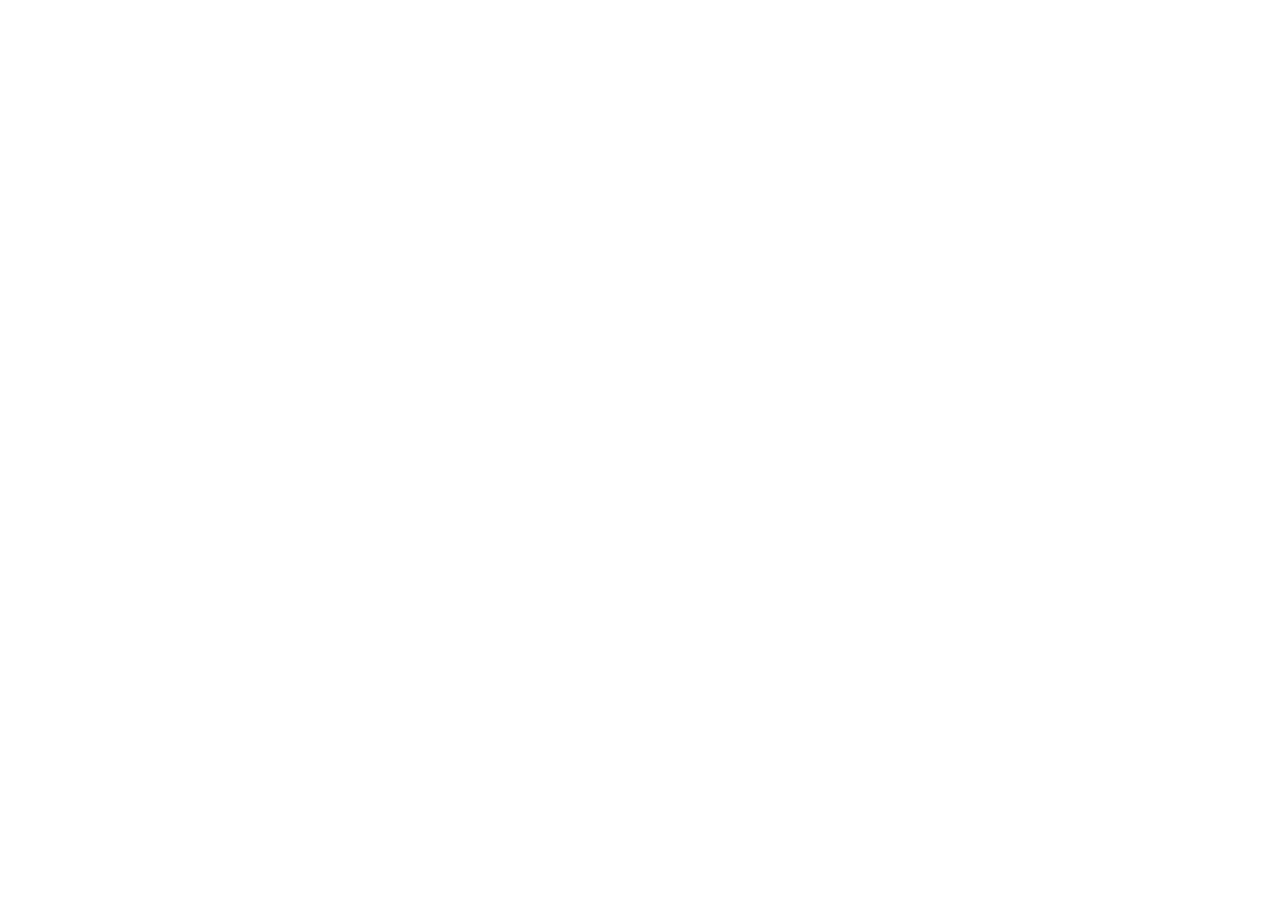
==== commit 2ce011c0: "Rebuild the site in Rust with Leptos, and improve the design The site is now a Leptos app rendered i" ====
--- a/index.html
+++ b/index.html
@@ -5,156 +5,18 @@
   <meta name="viewport" content="width=device-width, initial-scale=1">
   <title>Copse: fast version control that works with git</title>
   <meta name="description" content="Copse is a fast version control system that works with GitHub, GitLab and any git server, with undo for everything and a built-in terminal interface.">
-  <link rel="icon" href="images/favicon.svg" type="image/svg+xml">
-  <link rel="stylesheet" href="style.css">
+  <link rel="icon" href="/images/favicon.svg" type="image/svg+xml">
+
+  <link data-trunk rel="rust" data-wasm-opt="z">
+  <link data-trunk rel="scss" href="style/main.scss">
+  <link data-trunk rel="copy-dir" href="public/images">
 </head>
 <body>
-
-<header class="top">
-  <div class="wrap top-row">
-    <a class="brand" href="./">
-      <img src="images/logo.svg" alt="" width="34" height="34">
-      <span>Copse</span>
-    </a>
-    <nav>
-      <a href="install.html">Install</a>
-      <a href="guide.html">Guide</a>
-      <a href="releases.html">Releases</a>
-      <a href="security.html">Security</a>
-      <a href="https://github.com/Copse-SCM/copse">GitHub</a>
-    </nav>
-  </div>
-</header>
-
-<main>
-
-  <section class="hero">
-    <div class="wrap">
-      <p class="kicker">Version control, written in Rust</p>
-      <h1>Fast version control<br>that works with git.</h1>
-      <p class="lede">
-        Clone from GitHub, commit, branch, merge and push, and your teammates who use git
-        won't notice a thing. Copse has no staging area, an undo for everything, and a
-        terminal interface built in.
-      </p>
-      <div class="install-line">
-        <code>brew install copse-scm/copse/copse</code>
-      </div>
-      <p class="actions">
-        <a class="button" href="install.html">Install Copse</a>
-        <a class="button quiet" href="guide.html">Read the guide</a>
-      </p>
-      <p class="fine">Latest release: <a href="releases.html">2026.11.0</a> · macOS and Linux · Apache-2.0</p>
-    </div>
-  </section>
-
-  <section class="features">
-    <div class="wrap">
-      <h2>What's different</h2>
-      <div class="grid">
-        <article>
-          <svg class="icon" viewBox="0 0 24 24"><path d="M13 3L5 13h6l-1 8 8-10h-6z"/></svg>
-          <h3>Faster than git</h3>
-          <p>Three to four times faster <code>status</code>, two and a half to six times faster commits, and four times faster checkouts on a 50,000-file repository.</p>
-        </article>
-        <article>
-          <svg class="icon" viewBox="0 0 24 24"><circle cx="12" cy="12" r="3"/><path d="M12 3v6"/><path d="M12 15v6"/></svg>
-          <h3>No staging area</h3>
-          <p><code>commit</code> takes everything, the paths you name, or the changes you pick one at a time with <code>-p</code>.</p>
-        </article>
-        <article>
-          <svg class="icon" viewBox="0 0 24 24"><path d="M9 14L4 9l5-5"/><path d="M4 9h10a6 6 0 0 1 0 12h-3"/></svg>
-          <h3>Undo for everything</h3>
-          <p><code>copse undo</code> reverses the last commit, merge, rebase, pull or reset. Anything that would throw work away keeps a backup first.</p>
-        </article>
-        <article>
-          <svg class="icon" viewBox="0 0 24 24"><circle cx="6" cy="6" r="2.2"/><circle cx="6" cy="18" r="2.2"/><circle cx="18" cy="8" r="2.2"/><path d="M6 8.2v7.6"/><path d="M18 10.2c0 4-6 3-11 6"/></svg>
-          <h3>Works with git</h3>
-          <p>GitHub, GitLab, and any git server over HTTPS or SSH, with signed commits, tags, submodules and LFS. Merges give the same results as git.</p>
-        </article>
-      </div>
-    </div>
-  </section>
-
-  <section class="history">
-    <div class="wrap history-row">
-      <figure class="graph" aria-label="A commit graph: a main line with a feature branch that is merged back in">
-        <svg viewBox="0 0 260 300" role="img">
-          <title>A commit graph</title>
-          <path class="line main" d="M 70 270 L 70 30" />
-          <path class="line branch" d="M 70 220 C 70 195, 170 200, 170 175 L 170 115 C 170 90, 70 95, 70 70" />
-          <circle class="dot" cx="70" cy="270" r="9" />
-          <circle class="dot" cx="70" cy="220" r="9" />
-          <circle class="dot soft" cx="170" cy="175" r="9" />
-          <circle class="dot soft" cx="170" cy="115" r="9" />
-          <circle class="dot" cx="70" cy="145" r="9" />
-          <circle class="dot ring" cx="70" cy="70" r="11" />
-          <circle class="dot" cx="70" cy="30" r="9" />
-          <text x="95" y="274">first commit</text>
-          <text x="95" y="149">fix login</text>
-          <text x="192" y="179">feature</text>
-          <text x="95" y="74">merge feature</text>
-          <text x="95" y="34">main</text>
-        </svg>
-      </figure>
-      <div class="history-text">
-        <h2>Every step can be taken back</h2>
-        <p>
-          Copse keeps a record of every move your branch makes: each commit, merge,
-          rebase, pull and reset. <code>copse undo</code> reverses the last one, and running
-          it again redoes it. <code>copse reflog</code> lists them all, and the Undo screen
-          can go back to any of them.
-        </p>
-        <p>
-          Run <code>copse</code> on its own for a screen with your changes, the commit graph,
-          your branches, and that undo timeline. Pick single lines to commit, and pull or push
-          without leaving it.
-        </p>
-      </div>
-    </div>
-  </section>
-
-  <section class="install" id="install">
-    <div class="wrap">
-      <h2>Install</h2>
-      <div class="install-grid">
-        <div>
-          <h3>Homebrew</h3>
-          <p>macOS and Linux.</p>
-          <pre class="copyable"><code>brew install copse-scm/copse/copse</code></pre>
-          <p class="note">For the daily build of main: <code>copse-scm/copse/copse-nightly</code>.</p>
-        </div>
-        <div>
-          <h3>Download</h3>
-          <p>For macOS (Apple Silicon or Intel) or Linux (x86_64), from the <a href="releases.html">latest release</a>.</p>
-          <pre class="copyable"><code>tar xzf copse-*.tar.gz
-sudo mv copse-*/copse /usr/local/bin/</code></pre>
-        </div>
-        <div>
-          <h3>From source</h3>
-          <p>With Rust installed.</p>
-          <pre class="copyable"><code>cargo install --git https://github.com/Copse-SCM/copse</code></pre>
-        </div>
-      </div>
-      <p class="note"><a href="install.html">More about installing</a>: checking downloads, the nightly build, upgrading.</p>
-      <h3 class="tour-title">A quick tour</h3>
-      <pre class="tour copyable"><code>copse clone https://github.com/you/project.git
-cd project
-copse status                  <span class="c"># what changed, and where you stand against origin</span>
-copse commit -m "Fix login"   <span class="c"># no staging step</span>
-copse push
-copse undo                    <span class="c"># changed your mind? undo the last move</span></code></pre>
-    </div>
-  </section>
-
-</main>
-
-<footer>
-  <div class="wrap foot-row">
-    <p>Copse is free software under the <a href="https://github.com/Copse-SCM/copse/blob/main/LICENSE">Apache License 2.0</a>.</p>
-    <p><a href="guide.html">Guide</a> · <a href="releases.html">Releases</a> · <a href="https://github.com/Copse-SCM/copse">GitHub</a> · <a href="security.html">Security</a></p>
-  </div>
-</footer>
-<script src="site.js"></script>
+  <noscript>
+    <p style="padding: 24px; font-family: serif">
+      This site needs JavaScript. Copse's source, docs and releases are all on
+      <a href="https://github.com/Copse-SCM/copse">GitHub</a>.
+    </p>
+  </noscript>
 </body>
 </html>
